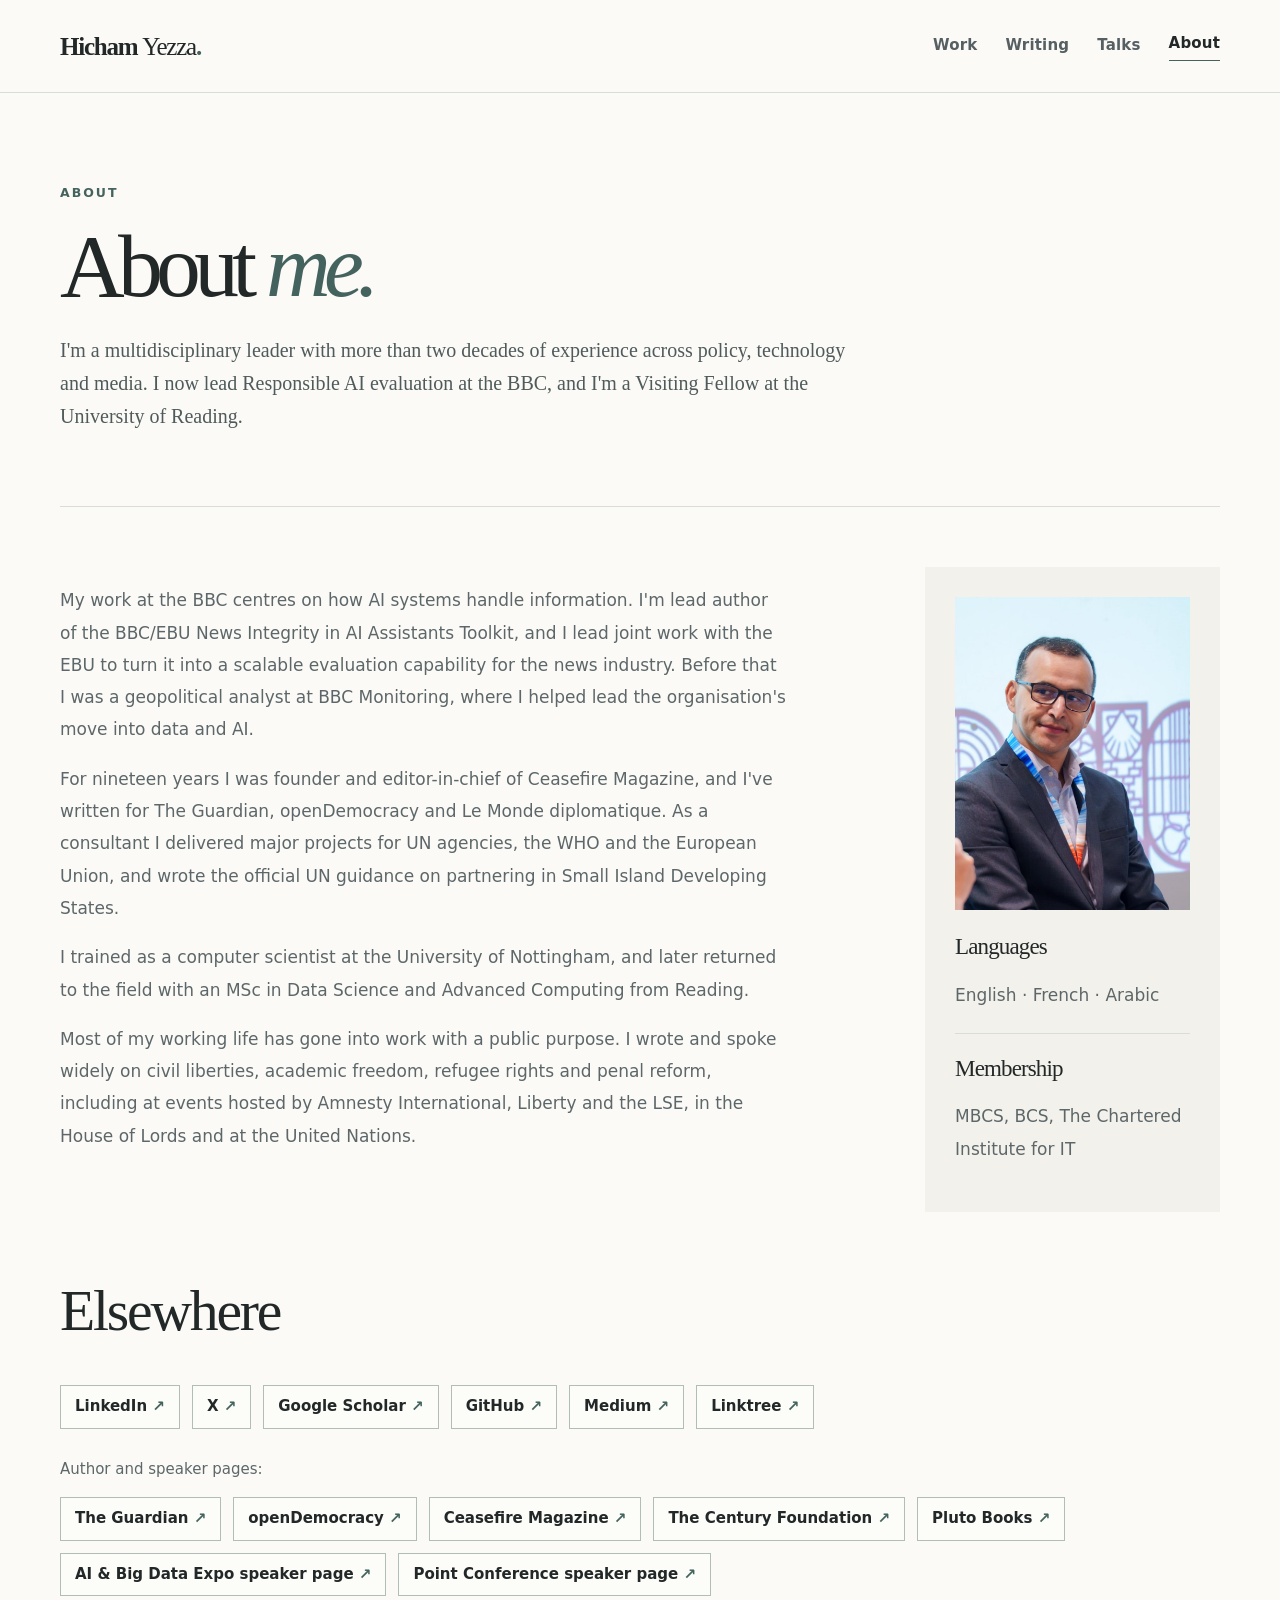
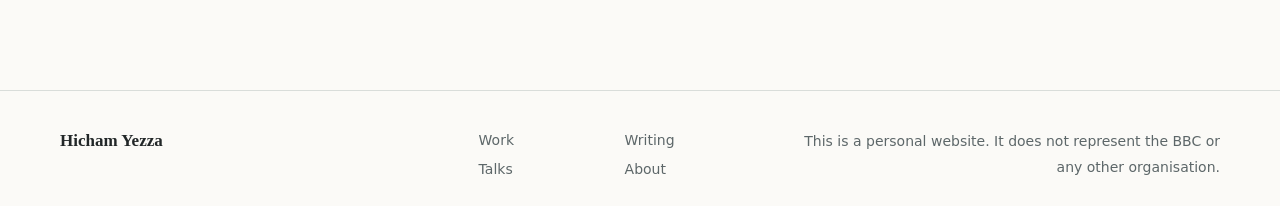
==== about/index.html @ 33750e29 "New portrait, Point workshop photo, Geneva" ====
<!doctype html>
<html lang="en-GB">
<head>
<meta charset="utf-8">
<meta name="viewport" content="width=device-width, initial-scale=1">
<title>About Hicham Yezza</title>
<meta name="description" content="About Hicham Yezza: Responsible AI at the BBC, two decades of writing and editing, official UN guidance, and a background in computer science.">
<meta name="author" content="Hicham Yezza">
<link rel="canonical" href="https://hichamyezza.com/about/">
<link rel="icon" type="image/svg+xml" href="/assets/favicon.svg">
<link rel="stylesheet" href="/assets/site.css">
<meta property="og:type" content="profile">
<meta property="og:site_name" content="Hicham Yezza">
<meta property="og:title" content="About Hicham Yezza">
<meta property="og:description" content="About Hicham Yezza: Responsible AI at the BBC, two decades of writing and editing, official UN guidance, and a background in computer science.">
<meta property="og:url" content="https://hichamyezza.com/about/">
<meta property="og:image" content="https://hichamyezza.com/assets/img/hicham-yezza-portrait.jpg">
<meta name="twitter:card" content="summary">
<script type="application/ld+json">{"@context": "https://schema.org", "@type": "Person", "@id": "https://hichamyezza.com/#person", "name": "Hicham Yezza", "url": "https://hichamyezza.com/", "description": "Responsible AI Evaluation Lead at the BBC and Visiting Fellow at the University of Reading, with more than twenty years of leadership across technology, media, research and policy.", "jobTitle": "Responsible AI Evaluation Lead", "image": "https://hichamyezza.com/assets/img/hicham-yezza-portrait.jpg", "worksFor": {"@type": "Organization", "name": "BBC", "url": "https://www.bbc.co.uk/"}, "affiliation": [{"@type": "CollegeOrUniversity", "name": "University of Reading"}, {"@type": "Organization", "name": "The Partnering Initiative"}], "alumniOf": [{"@type": "CollegeOrUniversity", "name": "University of Reading"}, {"@type": "CollegeOrUniversity", "name": "University of Nottingham"}, {"@type": "CollegeOrUniversity", "name": "Nottingham Trent University"}], "knowsAbout": ["AI evaluation", "Responsible AI", "Large language models", "News integrity", "Information integrity", "Editing", "Journalism", "Middle East and North Africa", "Sustainable development partnerships"], "knowsLanguage": ["en", "fr", "ar"], "sameAs": ["https://www.linkedin.com/in/hicham-yezza/", "https://x.com/HichamYezza", "https://scholar.google.com/citations?user=hzJywJUAAAAJ", "https://github.com/Hicham-Yezza", "https://medium.com/@hicham.yezza", "https://linktr.ee/hichamyezza", "https://www.theguardian.com/profile/hichamyezza", "https://www.opendemocracy.net/en/author/hicham-yezza/", "https://ceasefiremagazine.co.uk/author/hicham/", "https://tcf.org/experts/hicham-yezza/", "https://www.plutobooks.com/blog/author/hicham-yezza/", "https://www.ai-expo.net/europe/speaker/hicham-yezza/", "https://point.zastone.ba/govornici/hicham-yezza-2/"]}</script>
</head>
<body>
<a class="skip" href="#main">Skip to content</a>
<header class="site-head"><div class="frame head-inner">
<a class="wordmark" href="/" aria-label="Hicham Yezza, home">Hicham <span>Yezza</span><span class="mark">.</span></a>
<nav aria-label="Main"><a href="/work/">Work</a><a href="/writing/">Writing</a><a href="/talks/">Talks</a><a href="/about/" class="selected" aria-current="page">About</a></nav>
</div></header>
<main id="main">
<section class="page-hero frame"><p class="overline">About</p>
<h1>About <em>me.</em></h1>
<p class="lede">I'm a multidisciplinary leader with more than two decades of experience across policy, technology and media. I now lead Responsible AI evaluation at the BBC, and I'm a Visiting Fellow at the University of Reading.</p></section>

<section class="section frame compact-top"><div class="about-grid"><div>
<p>My work at the BBC centres on how AI systems handle information. I'm lead author of the BBC/EBU News Integrity in AI Assistants Toolkit, and I lead joint work with the EBU to turn it into a scalable evaluation capability for the news industry. Before that I was a geopolitical analyst at BBC Monitoring, where I helped lead the organisation's move into data and AI.</p>
<p>For nineteen years I was founder and editor-in-chief of Ceasefire Magazine, and I've written for The Guardian, openDemocracy and Le Monde diplomatique. As a consultant I delivered major projects for UN agencies, the WHO and the European Union, and wrote the official UN guidance on partnering in Small Island Developing States.</p>
<p>I trained as a computer scientist at the University of Nottingham, and later returned to the field with an MSc in Data Science and Advanced Computing from Reading.</p>
<p>Most of my working life has gone into work with a public purpose. I wrote and spoke widely on civil liberties, academic freedom, refugee rights and penal reform, including at events hosted by Amnesty International, Liberty and the LSE, in the House of Lords and at the United Nations.</p>
</div>
<aside class="side-facts"><img class="portrait" src="/assets/img/hicham-yezza-portrait.jpg" width="900" height="1200" alt="Hicham Yezza" loading="lazy"><h3>Languages</h3><p>English · French · Arabic</p><div class="mini-rule"></div><h3>Membership</h3><p>MBCS, BCS, The Chartered Institute for IT</p></aside></div>

<div class="section-top low" id="links"><h2>Elsewhere</h2></div>
<div class="social-links"><a href="https://www.linkedin.com/in/hicham-yezza/" target="_blank" rel="noopener">LinkedIn<span aria-hidden="true"> ↗</span></a> <a href="https://x.com/HichamYezza" target="_blank" rel="noopener">X<span aria-hidden="true"> ↗</span></a> <a href="https://scholar.google.com/citations?user=hzJywJUAAAAJ" target="_blank" rel="noopener">Google Scholar<span aria-hidden="true"> ↗</span></a> <a href="https://github.com/Hicham-Yezza" target="_blank" rel="noopener">GitHub<span aria-hidden="true"> ↗</span></a> <a href="https://medium.com/@hicham.yezza" target="_blank" rel="noopener">Medium<span aria-hidden="true"> ↗</span></a> <a href="https://linktr.ee/hichamyezza" target="_blank" rel="noopener">Linktree<span aria-hidden="true"> ↗</span></a></div>
<p class="quiet bottom-note">Author and speaker pages:</p>
<div class="social-links"><a href="https://www.theguardian.com/profile/hichamyezza" target="_blank" rel="noopener">The Guardian<span aria-hidden="true"> ↗</span></a> <a href="https://www.opendemocracy.net/en/author/hicham-yezza/" target="_blank" rel="noopener">openDemocracy<span aria-hidden="true"> ↗</span></a> <a href="https://ceasefiremagazine.co.uk/author/hicham/" target="_blank" rel="noopener">Ceasefire Magazine<span aria-hidden="true"> ↗</span></a> <a href="https://tcf.org/experts/hicham-yezza/" target="_blank" rel="noopener">The Century Foundation<span aria-hidden="true"> ↗</span></a> <a href="https://www.plutobooks.com/blog/author/hicham-yezza/" target="_blank" rel="noopener">Pluto Books<span aria-hidden="true"> ↗</span></a> <a href="https://www.ai-expo.net/europe/speaker/hicham-yezza/" target="_blank" rel="noopener">AI &amp; Big Data Expo speaker page<span aria-hidden="true"> ↗</span></a> <a href="https://point.zastone.ba/govornici/hicham-yezza-2/" target="_blank" rel="noopener">Point Conference speaker page<span aria-hidden="true"> ↗</span></a></div>
</section>
</main>
<footer class="site-foot"><div class="frame foot-inner">
<p><span class="foot-name">Hicham Yezza</span></p>
<div class="foot-links"><a href="/work/">Work</a><a href="/writing/">Writing</a><a href="/talks/">Talks</a><a href="/about/">About</a></div>
<p class="legal">This is a personal website. It does not represent the BBC or any other organisation.</p>
</div></footer>
</body>
</html>
---- assets/site.css ----
/* Hicham Yezza — restrained, editorial, responsive. No external fonts or tracking. */
:root{--paper:#fbfaf7;--ink:#222728;--muted:#5d6769;--accent:#45635e;--line:#d9ddda;--warm:#efede6;--head:#f3f1eb;--serif:Georgia,'Times New Roman',serif;--sans:system-ui,-apple-system,BlinkMacSystemFont,'Segoe UI',sans-serif}
*{box-sizing:border-box}html{scroll-behavior:smooth}body{margin:0;background:var(--paper);color:var(--ink);font:16px/1.7 var(--sans);-webkit-font-smoothing:antialiased}a{color:inherit;text-decoration-color:#a2b0aa;text-underline-offset:4px}a:hover{color:var(--accent);text-decoration-color:var(--accent)}a:focus-visible{outline:3px solid #537d70;outline-offset:4px;border-radius:2px}.frame{width:min(1160px,calc(100% - 80px));margin-inline:auto}.skip{position:absolute;left:-9999px;top:0;background:#fff;padding:12px 16px;z-index:10}.skip:focus{left:12px;top:12px}.site-head{background:var(--paper);border-bottom:1px solid var(--line)}.head-inner{min-height:92px;display:flex;align-items:center;justify-content:space-between;gap:30px}.wordmark{font:700 25px/1 var(--serif);letter-spacing:-.05em;text-decoration:none;white-space:nowrap}.wordmark span:not(.mark){font-weight:400}.mark{color:var(--accent)}nav{display:flex;gap:28px;align-items:center}nav a{font-size:13px;font-weight:580;letter-spacing:.012em;text-decoration:none;color:#566063;white-space:nowrap}nav a.selected,nav a:hover{color:var(--ink)}nav a.selected{border-bottom:1px solid var(--accent);padding-bottom:4px}.hero{padding-block:94px 105px}.eyebrow,.overline{font-size:11px;font-weight:750;letter-spacing:.16em;text-transform:uppercase;color:var(--accent)}.eyebrow{display:flex;align-items:center;gap:12px}.eyebrow-line{height:1px;width:32px;background:var(--accent)}.hero-layout{display:grid;grid-template-columns:minmax(0,1.65fr) minmax(250px,.75fr);gap:12%;align-items:center;margin-top:18px}h1,h2,h3{font-family:var(--serif);letter-spacing:-.038em;font-weight:400;line-height:1.14}h1{font-size:clamp(68px,8.8vw,130px);letter-spacing:-.075em;margin:4px 0 16px}h1 em,h2 em{font-weight:400;color:var(--accent)}.hero-intro{font:400 clamp(23px,3vw,33px)/1.3 var(--serif);margin:28px 0 17px;max-width:640px}.hero-intro strong{font-weight:400;color:var(--accent)}.hero-copy{font-size:16px;color:var(--muted);max-width:600px;line-height:1.85}.hero-actions{display:flex;align-items:center;gap:25px;margin-top:32px;flex-wrap:wrap}.button{display:inline-flex;align-items:center;gap:26px;padding:11px 20px;background:var(--accent);border:1px solid var(--accent);color:#fff;font-size:13px;font-weight:650;line-height:1.4;text-decoration:none}.button:hover{background:#304945;color:#fff}.text-link{font-size:13px;font-weight:680;text-decoration:none;border-bottom:1px solid #93a7a0;padding-bottom:4px}.hero-aside{background:var(--head);padding:34px 32px;border-top:2px solid var(--accent)}.hero-aside .aside-head{font:700 11px var(--sans);letter-spacing:.13em;text-transform:uppercase;color:var(--accent);margin-bottom:22px}.hero-aside p{color:var(--muted);font-size:14px;line-height:1.65;margin:0}.hero-aside strong{color:var(--ink)}.mini-rule{height:1px;background:var(--line);margin:22px 0}.section{padding-block:84px 94px}.stripe{background:var(--head);border-block:1px solid #e8e5dd}.section-top{max-width:760px;margin-bottom:42px}.section-top h2,.split-heading h2,.closing h2,.about-grid h2{font-size:clamp(37px,4.5vw,60px);margin:12px 0 0}.section-top.low{margin-top:66px}.section-copy{max-width:770px;color:var(--muted)}.feature-grid{display:grid;grid-template-columns:repeat(3,minmax(0,1fr));gap:24px}.feature{border-top:1px solid #bec7c0;padding:25px 25px 20px 0;min-height:300px;display:flex;flex-direction:column}.feature-kicker,.meta,.item-type{font-size:11px;letter-spacing:.11em;font-weight:700;text-transform:uppercase;color:var(--accent)}.feature h3{font-size:29px;margin:18px 0 6px}.feature p:not(.feature-kicker){font-size:14px;line-height:1.8;color:var(--muted)}.feature-link{margin-top:auto;padding-top:25px;font-size:13px;font-weight:700;text-decoration:none}.split-heading{display:flex;align-items:end;justify-content:space-between;gap:20px;margin-bottom:38px}.split-heading h2{margin-top:8px}.item-stack{border-top:1px solid var(--line)}.item{display:grid;grid-template-columns:235px 1fr;gap:22px;border-bottom:1px solid var(--line);padding:24px 0;align-items:start}.item-type{margin-top:10px}.item h3{margin:0 0 8px;font-size:24px;letter-spacing:-.025em}.item h3 a{text-decoration:none}.item h3 span{font:400 15px var(--sans);color:var(--accent)}.item p{margin:0;font-size:14px;color:var(--muted)}.closing{background:#e5e9e4;padding-block:78px 90px}.closing-inner{max-width:1160px}.closing h2{max-width:760px;margin-bottom:34px}.social-links{display:flex;flex-wrap:wrap;gap:12px}.social-links a{border:1px solid #b0beb7;padding:8px 14px;font-size:13px;text-decoration:none;font-weight:600;background:rgba(255,255,255,.25)}.social-links a:hover{background:#fff}.social-links a span{color:var(--accent)}.site-foot{border-top:1px solid var(--line);padding:38px 0 24px;background:var(--paper)}.foot-inner{display:grid;grid-template-columns:1.1fr .8fr 1.2fr;gap:24px;align-items:start}.foot-inner p{margin:0;font-size:12px;color:var(--muted);line-height:1.8}.foot-name{font:700 17px var(--serif);color:var(--ink)}.foot-links{display:grid;grid-template-columns:repeat(2,1fr);gap:5px}.foot-links a{font-size:12px;color:var(--muted);text-decoration:none}.legal{text-align:right}.page-hero{padding-block:76px 73px;border-bottom:1px solid var(--line)}.page-hero h1{font-size:clamp(57px,7vw,91px);line-height:1.06;max-width:920px;margin:16px 0 20px}.lede{font:20px/1.66 var(--serif);max-width:810px;color:#4f5b5b;margin:0}.compact-top{padding-top:60px}.essay-card{display:grid;grid-template-columns:minmax(0,1.65fr) minmax(220px,.7fr);gap:10%;align-items:start}.essay-card h2{font-size:clamp(38px,4.5vw,56px);margin:10px 0 23px}.essay-card p:not(.overline){max-width:690px;color:var(--muted);line-height:1.85}.aside-links{border-top:2px solid var(--accent);background:var(--head);padding:23px 24px;display:flex;flex-direction:column;gap:15px;font-size:13px}.aside-links strong{font:700 11px var(--sans);letter-spacing:.13em;text-transform:uppercase;color:var(--accent)}.aside-links a{font-size:14px;font-weight:650}.aside-links a span{color:var(--accent)}.resource-grid{display:grid;grid-template-columns:repeat(2,minmax(0,1fr));gap:18px}.resource{border:1px solid var(--line);padding:28px 30px;display:flex;flex-direction:column;min-height:210px}.resource h3{font-size:27px;margin:10px 0 12px}.resource p{color:var(--muted);font-size:14px;line-height:1.75;margin:0 0 24px}.arrow{margin-top:auto;font-size:13px;font-weight:700;text-decoration:none}.arrow span{color:var(--accent)}.note-panel{background:var(--head);padding:34px 40px;margin-top:64px;border-left:3px solid var(--accent)}.note-panel h3{font-size:29px;margin:10px 0}.note-panel p{max-width:800px;color:var(--muted)}.space-above{margin-top:68px;scroll-margin-top:20px}.highlight-event{display:flex;justify-content:space-between;gap:42px;align-items:flex-end;padding:34px 40px 40px;background:var(--head);border-left:3px solid var(--accent);scroll-margin-top:24px}.highlight-event h2{font-size:43px;margin:8px 0 14px}.highlight-event p:not(.overline){max-width:700px;color:var(--muted);margin:0 0 20px}.event-tag{font-size:12px;font-weight:650;color:var(--accent)}.highlight-event .text-link{flex-shrink:0;margin-bottom:4px}.quiet{color:var(--muted);font-size:13px}.bottom-note{margin-top:35px}.about-grid{display:grid;grid-template-columns:minmax(0,1.6fr) minmax(245px,.65fr);gap:12%}.about-grid h2{margin:0 0 25px}.about-grid p{line-height:1.9;color:var(--muted)}.side-facts{background:var(--head);padding:30px;align-self:start}.side-facts h3{font-size:23px;margin:2px 0 18px}.side-facts ul{padding-left:18px;color:var(--muted);font-size:14px;line-height:2}.profile-list .resource{min-height:144px}.profile-list .resource h3{margin-bottom:20px}
@media(max-width:950px){.hero-layout{gap:7%;grid-template-columns:1.4fr .75fr}.hero-aside{padding:26px}.head-inner{align-items:flex-start;flex-direction:column;padding-block:24px;gap:22px}.feature-grid{gap:16px}.feature{padding-right:8px}.item{grid-template-columns:175px 1fr}.foot-inner{grid-template-columns:1fr 1fr}.legal{text-align:left;grid-column:1/-1}.about-grid{gap:8%}}
@media(max-width:700px){.frame{width:min(100% - 36px,550px)}.head-inner{min-height:auto}.wordmark{font-size:23px}nav{gap:14px;overflow-x:auto;max-width:100%;padding-bottom:4px}nav a{font-size:12px}.hero{padding-block:56px 58px}.hero-layout,.essay-card,.about-grid{grid-template-columns:1fr;gap:30px}.hero h1{font-size:clamp(60px,15vw,90px)}.hero-intro{font-size:25px;margin-top:15px}.hero-aside{margin-top:14px}.section{padding-block:57px 65px}.section-top h2,.split-heading h2,.closing h2,.about-grid h2{font-size:40px}.feature-grid,.resource-grid{grid-template-columns:1fr}.feature{min-height:auto;padding:20px 0 30px}.feature h3{font-size:26px}.feature-link{padding-top:12px}.split-heading{align-items:start;flex-direction:column}.item{grid-template-columns:1fr;gap:4px;padding-block:20px}.item-type{margin-top:0}.item h3{font-size:22px}.closing{padding-block:50px 60px}.foot-inner{grid-template-columns:1fr;gap:20px}.legal{grid-column:auto}.page-hero{padding-block:54px 52px}.page-hero h1{font-size:clamp(48px,11vw,66px)}.lede{font-size:19px}.compact-top{padding-top:48px}.essay-card h2{font-size:39px}.aside-links{margin-top:10px}.section-top.low{margin-top:55px}.resource{min-height:175px;padding:24px}.note-panel{padding:28px 24px}.highlight-event{flex-direction:column;align-items:start;padding:29px 26px;gap:10px}.highlight-event h2{font-size:36px}.side-facts{padding:24px}.profile-list .resource{min-height:125px}}
@media(prefers-reduced-motion:reduce){html{scroll-behavior:auto}}
.item h3 a span{font:400 15px var(--sans);color:var(--accent)}.social-links+ .quiet{margin-top:28px}.side-facts p{color:var(--muted);font-size:14px}
.feature .feature-title{font-size:clamp(38px,4.2vw,54px);letter-spacing:-.045em;margin:6px 0 14px;color:var(--ink)}
/* Larger reading sizes */
body{font-size:17px}
nav a{font-size:15px}
.eyebrow,.overline{font-size:12.5px}
.feature-kicker,.meta,.item-type{font-size:12.5px}
.feature p:not(.feature-kicker){font-size:16.5px;line-height:1.75}
.item p{font-size:16px}
.item h3{font-size:25px}
.hero-copy{font-size:18px}
.hero-aside p{font-size:16px}
.hero-aside .aside-head{font-size:12.5px}
.text-link,.feature-link,.arrow{font-size:15px}
.button{font-size:15px}
.social-links a{font-size:15px}
.side-facts p,.side-facts ul{font-size:16px}
.about-grid p{font-size:17px}
.quiet{font-size:15px}
.foot-inner p,.foot-links a{font-size:14px}
@media(max-width:700px){nav a{font-size:14.5px}.item h3{font-size:22px}.feature p:not(.feature-kicker){font-size:16.5px}}
/* Photos */
.portrait{display:block;width:100%;height:auto;margin:0 0 24px}
.hero-aside .portrait{margin:-34px -32px 26px;width:calc(100% + 64px);max-width:none}
.photo-grid{display:grid;grid-template-columns:1.05fr 1fr;gap:22px;padding-top:44px}
.photo-grid figure{margin:0}
.photo-grid img{display:block;width:100%;height:auto;aspect-ratio:3/2;object-fit:cover}
.photo-grid figcaption{font-size:13.5px;color:var(--muted);margin-top:10px}
@media(max-width:950px){.hero-aside .portrait{margin:-26px -26px 22px;width:calc(100% + 52px)}}
@media(max-width:700px){.photo-grid{grid-template-columns:1fr;padding-top:32px}.hero-aside .portrait{margin:-24px -24px 20px;width:calc(100% + 48px)}.side-facts .portrait{max-width:320px}}
.photo-grid{grid-template-columns:1fr 1fr}
.hero-aside .portrait{aspect-ratio:4/5;object-fit:cover;object-position:50% 15%;height:auto}
@media(max-width:700px){.photo-grid{grid-template-columns:1fr}}
.photo-grid figure.wide{grid-column:1/-1}
.photo-grid figure.wide img{aspect-ratio:auto}
.work-photo{padding-top:40px}
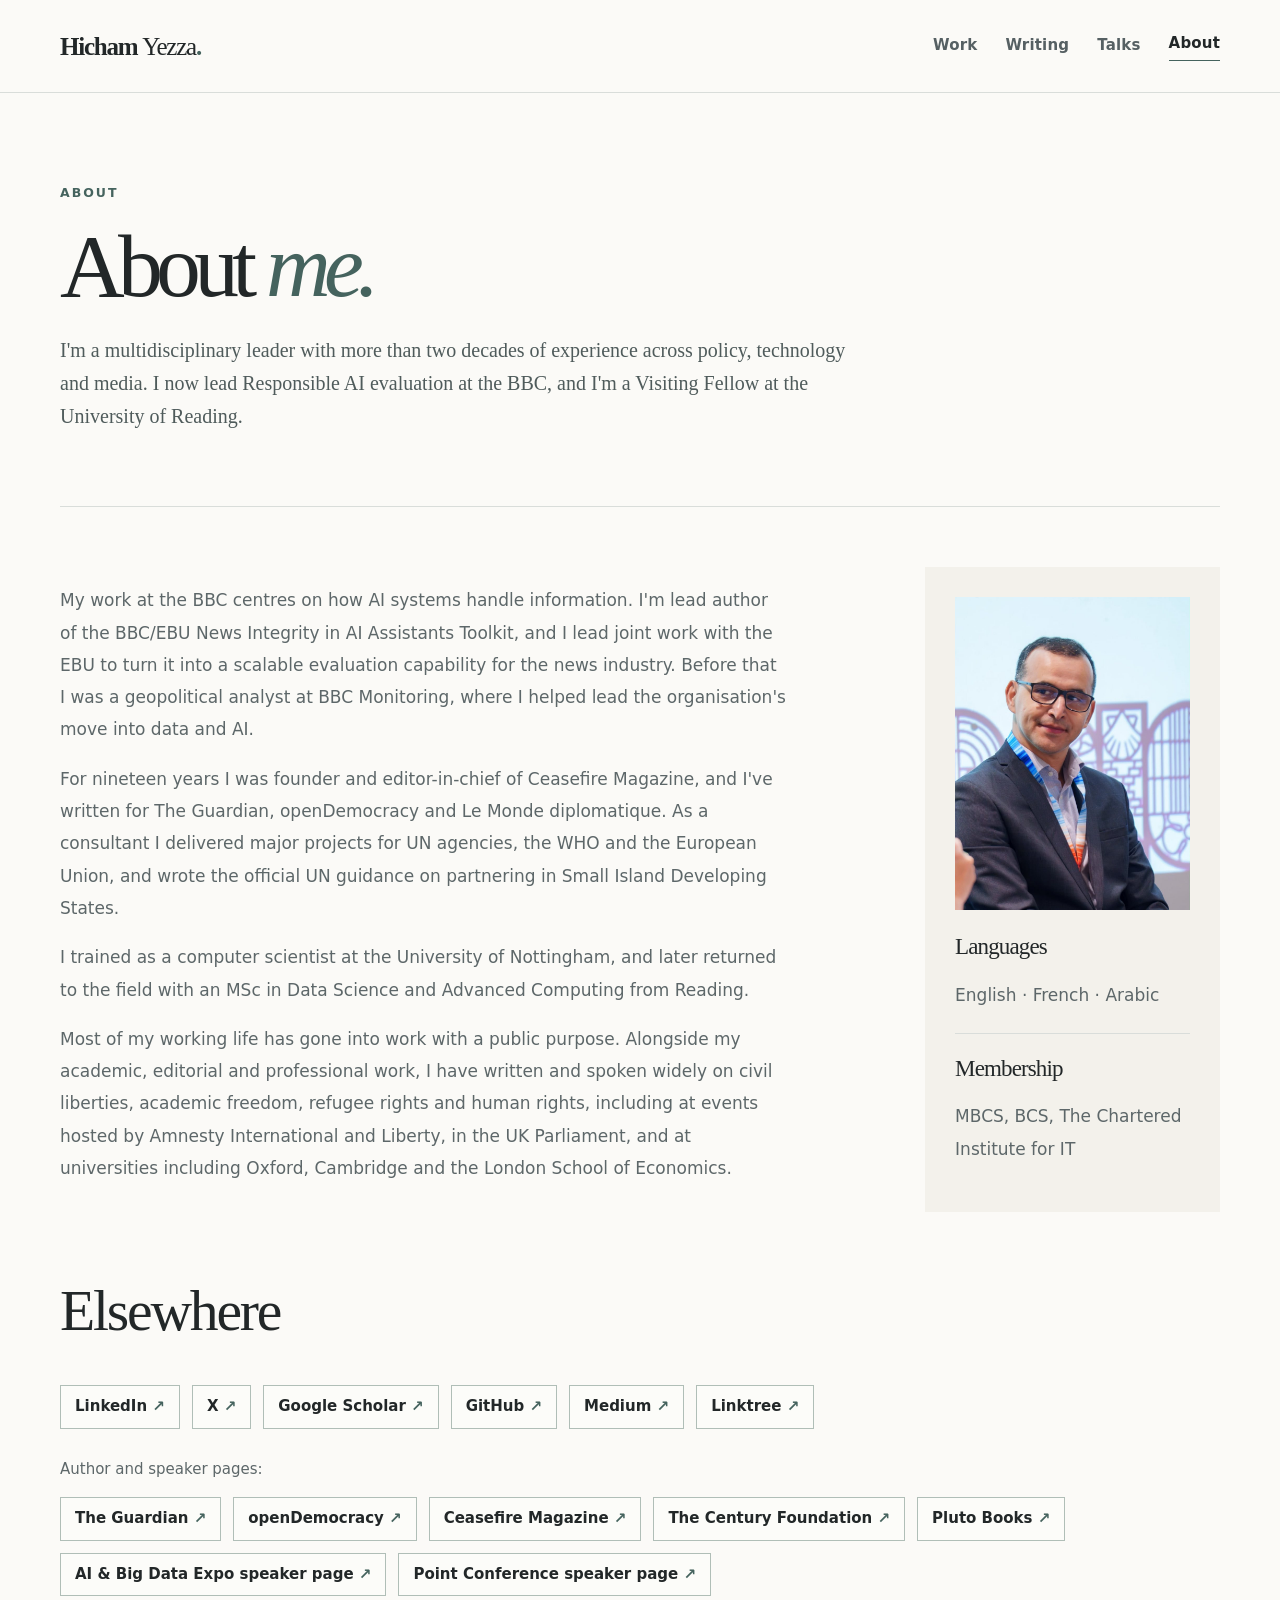
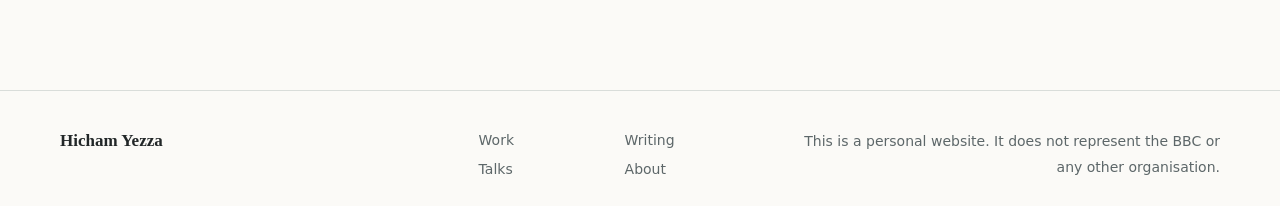
==== commit 7f8afe9b: "About: public purpose paragraph" ====
--- a/about/index.html
+++ b/about/index.html
@@ -33,7 +33,7 @@
 <p>My work at the BBC centres on how AI systems handle information. I'm lead author of the BBC/EBU News Integrity in AI Assistants Toolkit, and I lead joint work with the EBU to turn it into a scalable evaluation capability for the news industry. Before that I was a geopolitical analyst at BBC Monitoring, where I helped lead the organisation's move into data and AI.</p>
 <p>For nineteen years I was founder and editor-in-chief of Ceasefire Magazine, and I've written for The Guardian, openDemocracy and Le Monde diplomatique. As a consultant I delivered major projects for UN agencies, the WHO and the European Union, and wrote the official UN guidance on partnering in Small Island Developing States.</p>
 <p>I trained as a computer scientist at the University of Nottingham, and later returned to the field with an MSc in Data Science and Advanced Computing from Reading.</p>
-<p>Most of my working life has gone into work with a public purpose. I wrote and spoke widely on civil liberties, academic freedom, refugee rights and penal reform, including at events hosted by Amnesty International, Liberty and the LSE, in the House of Lords and at the United Nations.</p>
+<p>Most of my working life has gone into work with a public purpose. Alongside my academic, editorial and professional work, I have written and spoken widely on civil liberties, academic freedom, refugee rights and human rights, including at events hosted by Amnesty International and Liberty, in the UK Parliament, and at universities including Oxford, Cambridge and the London School of Economics.</p>
 </div>
 <aside class="side-facts"><img class="portrait" src="/assets/img/hicham-yezza-portrait.jpg" width="900" height="1200" alt="Hicham Yezza" loading="lazy"><h3>Languages</h3><p>English · French · Arabic</p><div class="mini-rule"></div><h3>Membership</h3><p>MBCS, BCS, The Chartered Institute for IT</p></aside></div>
 
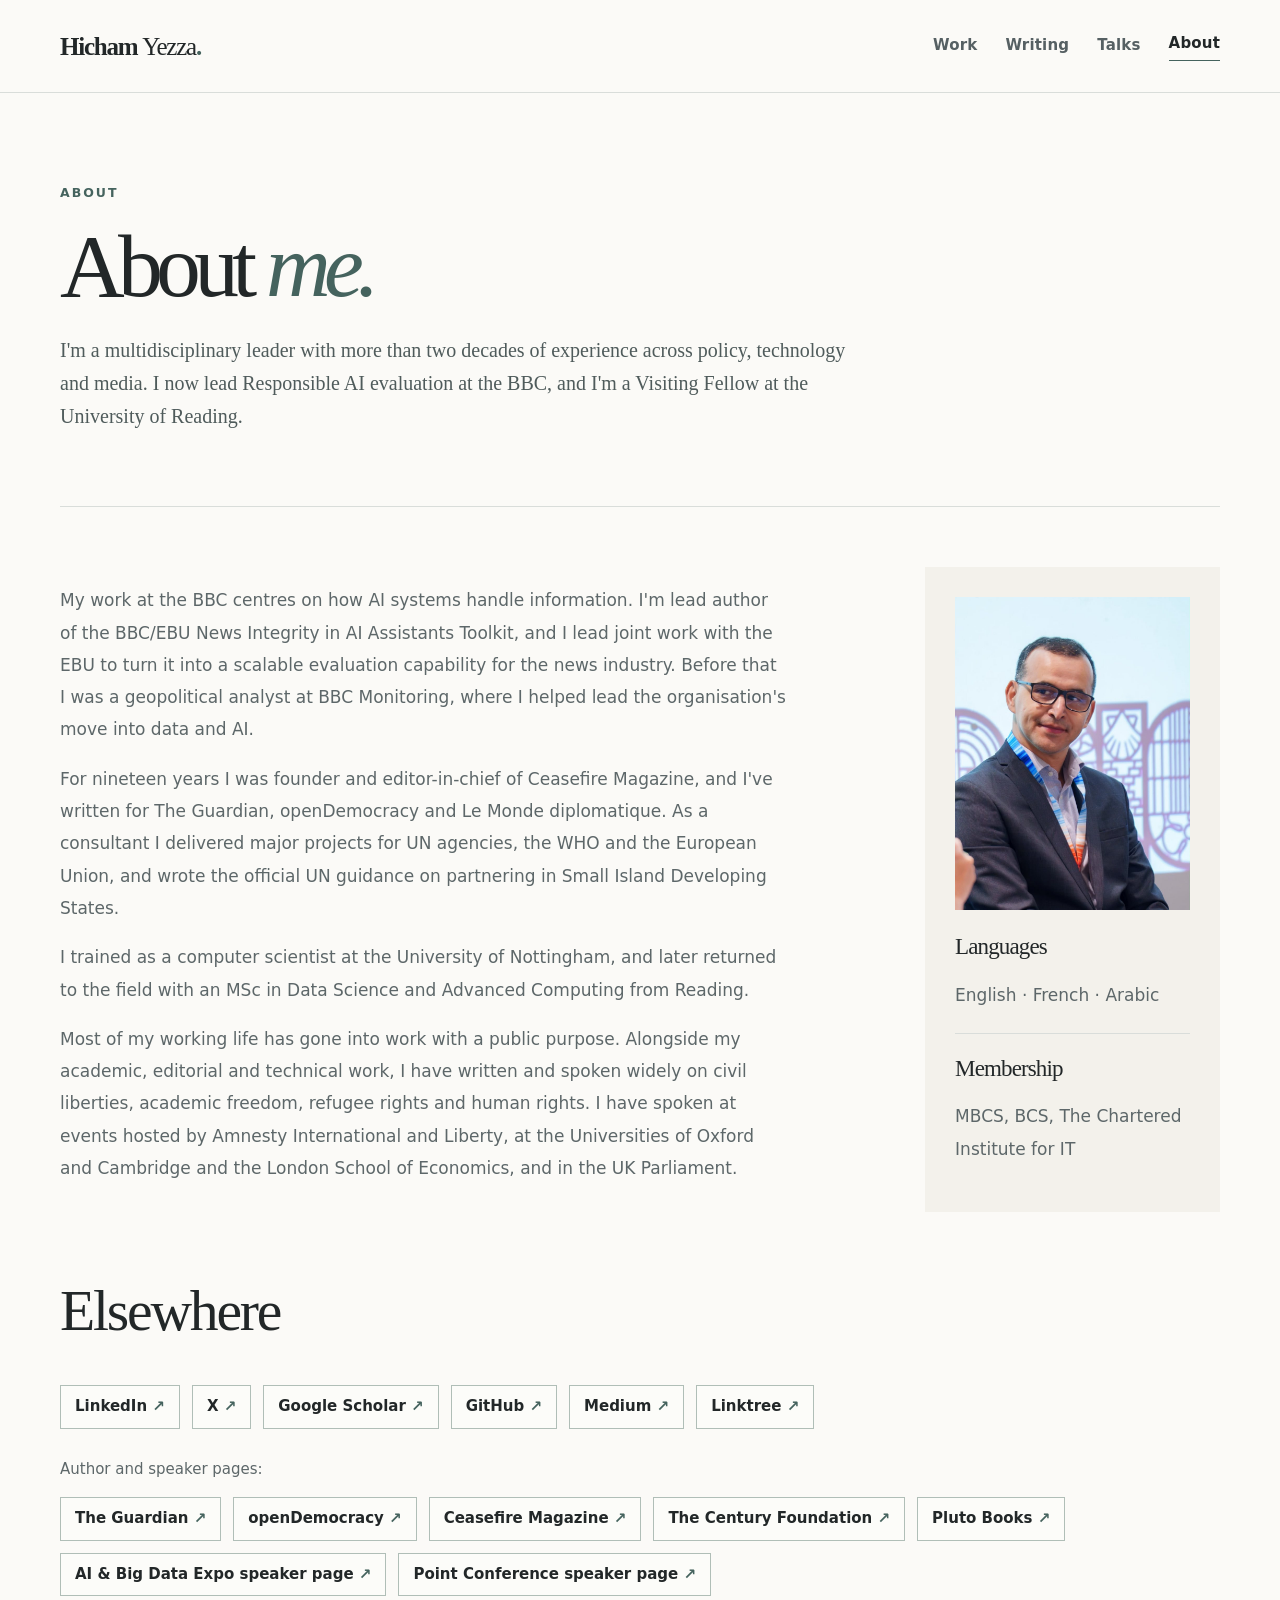
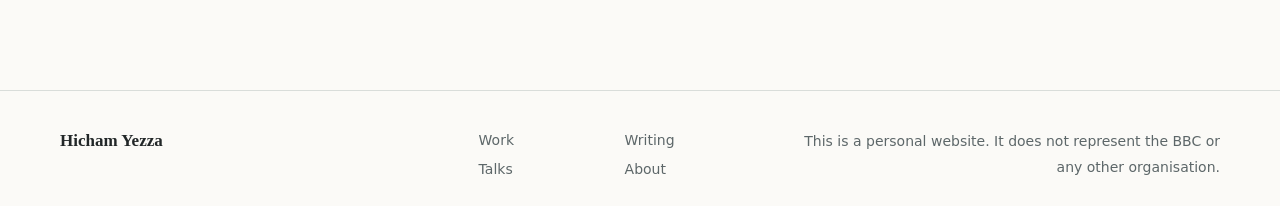
==== commit ebdc8267: "About: public purpose paragraph" ====
--- a/about/index.html
+++ b/about/index.html
@@ -33,7 +33,7 @@
 <p>My work at the BBC centres on how AI systems handle information. I'm lead author of the BBC/EBU News Integrity in AI Assistants Toolkit, and I lead joint work with the EBU to turn it into a scalable evaluation capability for the news industry. Before that I was a geopolitical analyst at BBC Monitoring, where I helped lead the organisation's move into data and AI.</p>
 <p>For nineteen years I was founder and editor-in-chief of Ceasefire Magazine, and I've written for The Guardian, openDemocracy and Le Monde diplomatique. As a consultant I delivered major projects for UN agencies, the WHO and the European Union, and wrote the official UN guidance on partnering in Small Island Developing States.</p>
 <p>I trained as a computer scientist at the University of Nottingham, and later returned to the field with an MSc in Data Science and Advanced Computing from Reading.</p>
-<p>Most of my working life has gone into work with a public purpose. Alongside my academic, editorial and professional work, I have written and spoken widely on civil liberties, academic freedom, refugee rights and human rights, including at events hosted by Amnesty International and Liberty, in the UK Parliament, and at universities including Oxford, Cambridge and the London School of Economics.</p>
+<p>Most of my working life has gone into work with a public purpose. Alongside my academic, editorial and technical work, I have written and spoken widely on civil liberties, academic freedom, refugee rights and human rights. I have spoken at events hosted by Amnesty International and Liberty, at the Universities of Oxford and Cambridge and the London School of Economics, and in the UK Parliament.</p>
 </div>
 <aside class="side-facts"><img class="portrait" src="/assets/img/hicham-yezza-portrait.jpg" width="900" height="1200" alt="Hicham Yezza" loading="lazy"><h3>Languages</h3><p>English · French · Arabic</p><div class="mini-rule"></div><h3>Membership</h3><p>MBCS, BCS, The Chartered Institute for IT</p></aside></div>
 
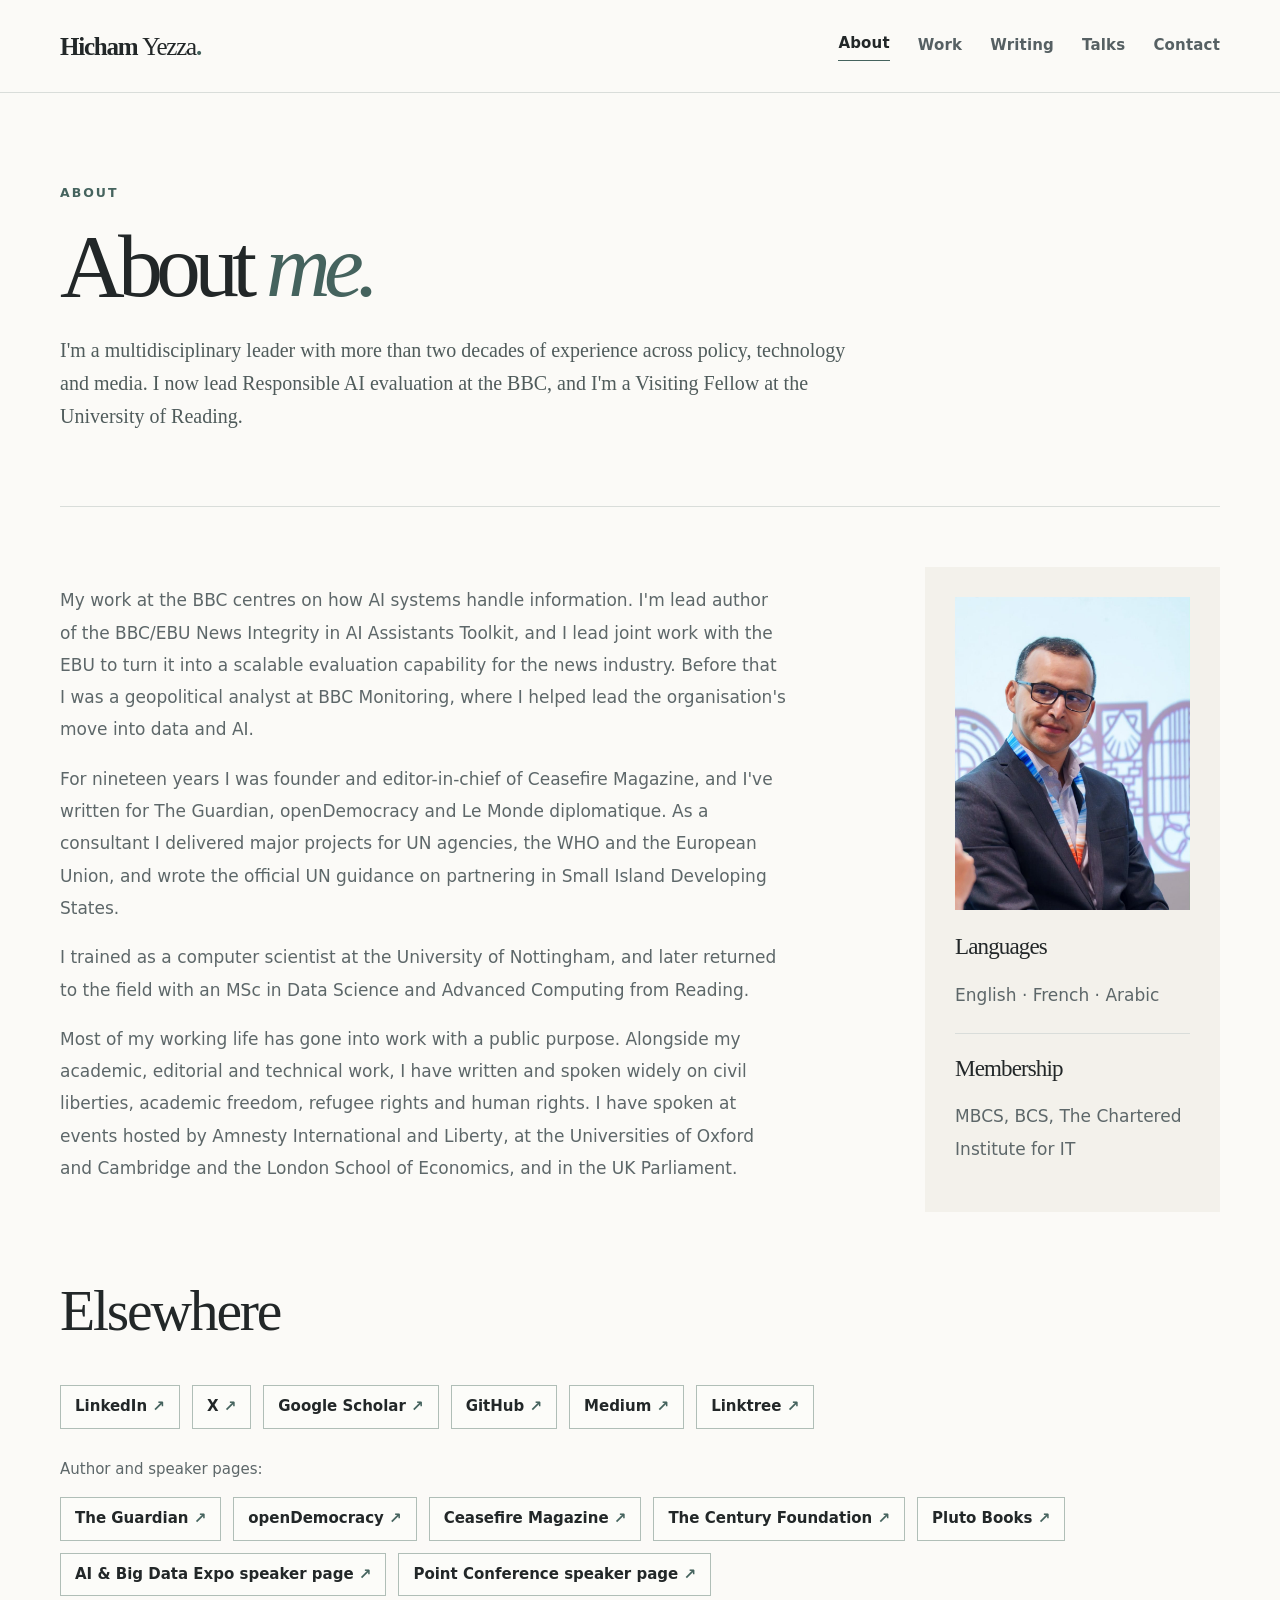
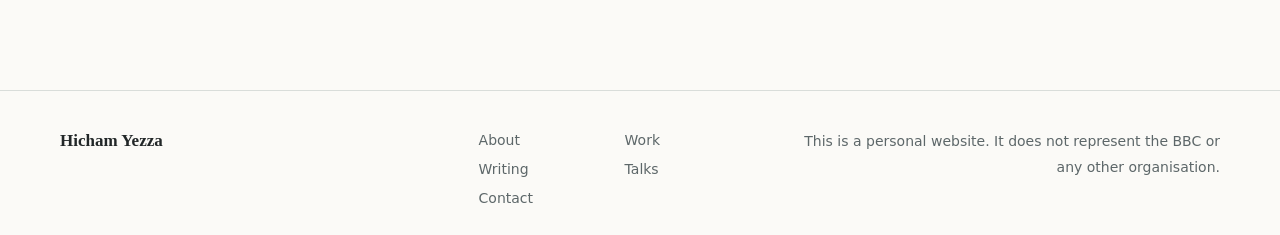
==== commit 478e4146: "Add Contact page, About first in menu" ====
--- a/about/index.html
+++ b/about/index.html
@@ -22,7 +22,7 @@
 <a class="skip" href="#main">Skip to content</a>
 <header class="site-head"><div class="frame head-inner">
 <a class="wordmark" href="/" aria-label="Hicham Yezza, home">Hicham <span>Yezza</span><span class="mark">.</span></a>
-<nav aria-label="Main"><a href="/work/">Work</a><a href="/writing/">Writing</a><a href="/talks/">Talks</a><a href="/about/" class="selected" aria-current="page">About</a></nav>
+<nav aria-label="Main"><a href="/about/" class="selected" aria-current="page">About</a><a href="/work/">Work</a><a href="/writing/">Writing</a><a href="/talks/">Talks</a><a href="/contact/">Contact</a></nav>
 </div></header>
 <main id="main">
 <section class="page-hero frame"><p class="overline">About</p>
@@ -45,7 +45,7 @@
 </main>
 <footer class="site-foot"><div class="frame foot-inner">
 <p><span class="foot-name">Hicham Yezza</span></p>
-<div class="foot-links"><a href="/work/">Work</a><a href="/writing/">Writing</a><a href="/talks/">Talks</a><a href="/about/">About</a></div>
+<div class="foot-links"><a href="/about/">About</a><a href="/work/">Work</a><a href="/writing/">Writing</a><a href="/talks/">Talks</a><a href="/contact/">Contact</a></div>
 <p class="legal">This is a personal website. It does not represent the BBC or any other organisation.</p>
 </div></footer>
 </body>
--- a/assets/site.css
+++ b/assets/site.css
@@ -40,3 +40,6 @@
 .photo-grid figure.wide{grid-column:1/-1}
 .photo-grid figure.wide img{aspect-ratio:auto}
 .work-photo{padding-top:40px}
+.contact-list{display:grid;gap:28px;max-width:640px}
+.contact-item p{margin:0}.contact-item p:not(.overline){font:22px/1.5 var(--serif);margin-top:6px}
+.contact-item a{text-decoration:none;border-bottom:1px solid #93a7a0}
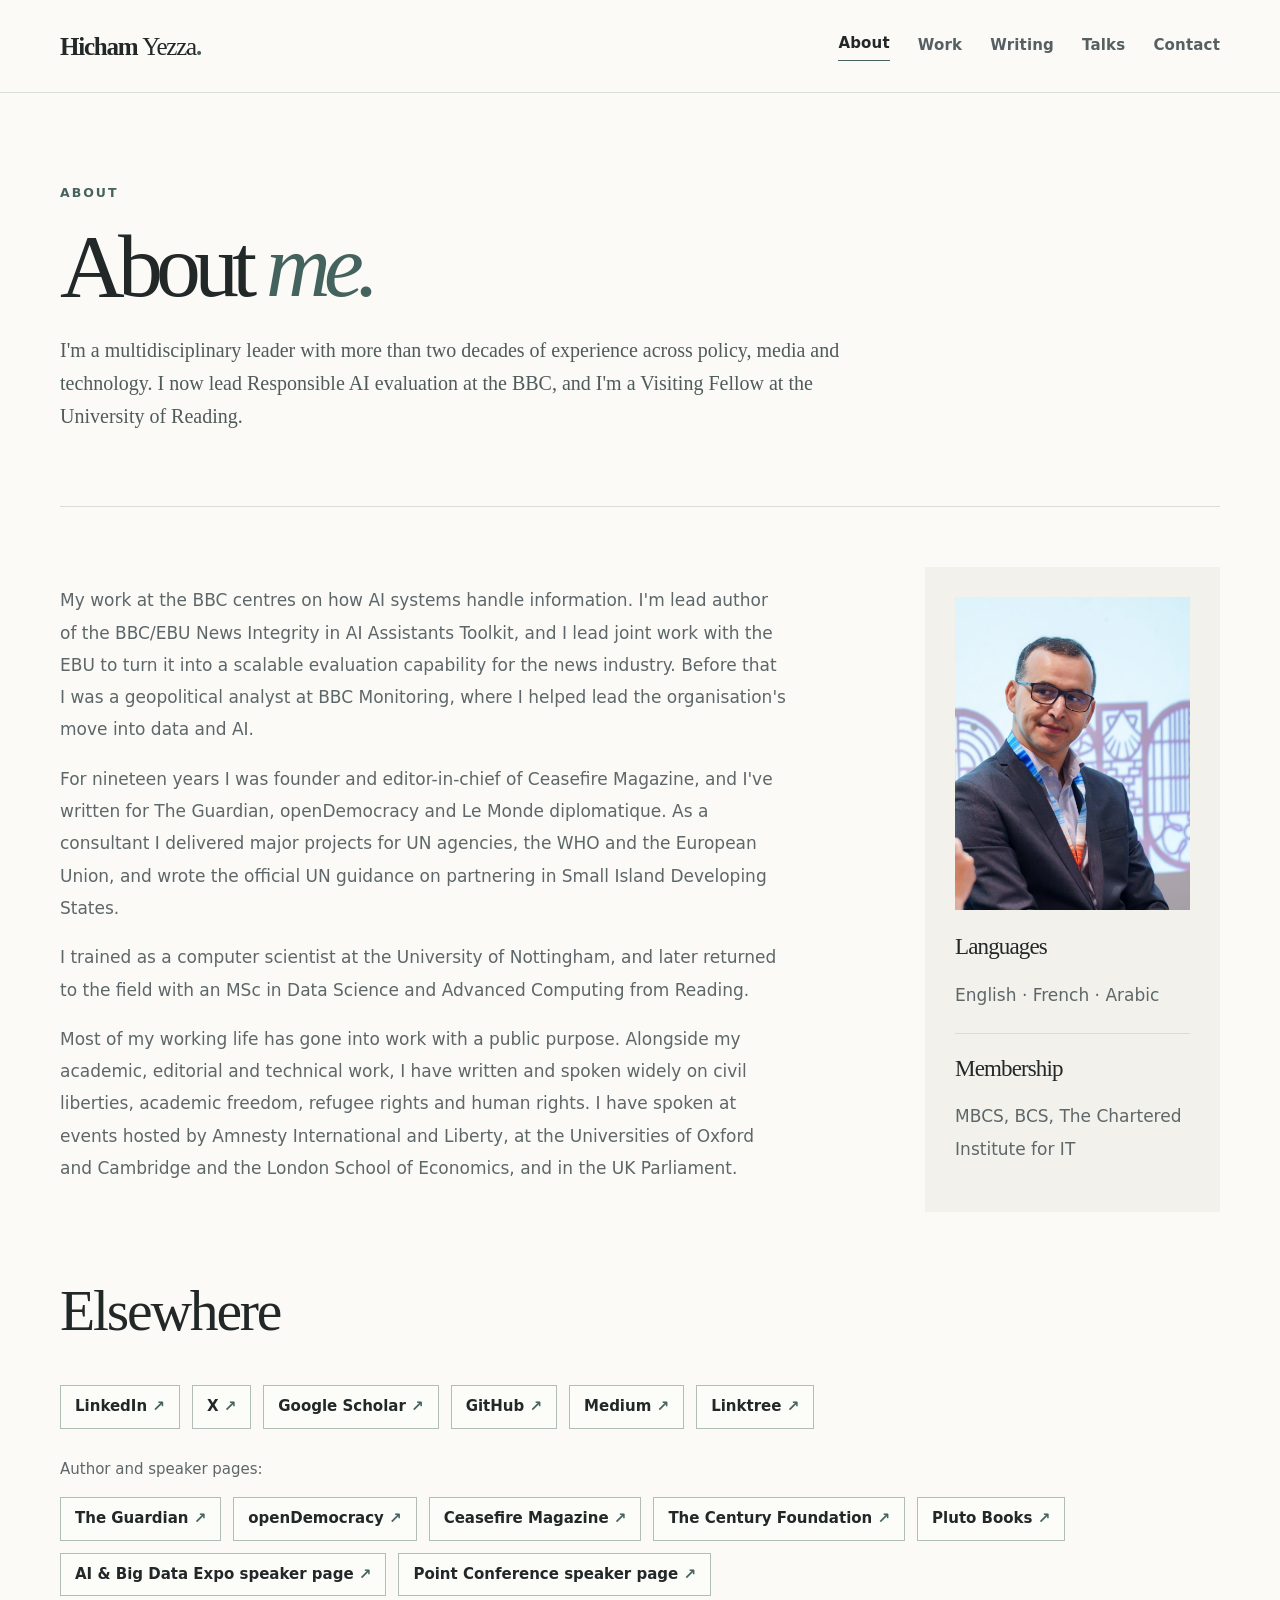
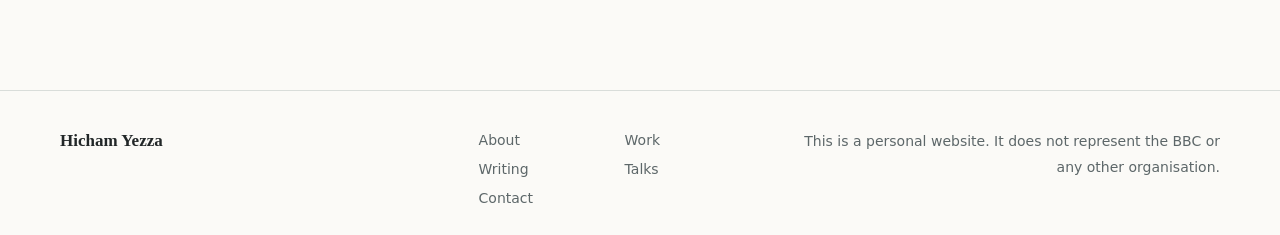
==== commit 59144043: "Consistent policy, media and technology order; publication order" ====
--- a/about/index.html
+++ b/about/index.html
@@ -27,7 +27,7 @@
 <main id="main">
 <section class="page-hero frame"><p class="overline">About</p>
 <h1>About <em>me.</em></h1>
-<p class="lede">I'm a multidisciplinary leader with more than two decades of experience across policy, technology and media. I now lead Responsible AI evaluation at the BBC, and I'm a Visiting Fellow at the University of Reading.</p></section>
+<p class="lede">I'm a multidisciplinary leader with more than two decades of experience across policy, media and technology. I now lead Responsible AI evaluation at the BBC, and I'm a Visiting Fellow at the University of Reading.</p></section>
 
 <section class="section frame compact-top"><div class="about-grid"><div>
 <p>My work at the BBC centres on how AI systems handle information. I'm lead author of the BBC/EBU News Integrity in AI Assistants Toolkit, and I lead joint work with the EBU to turn it into a scalable evaluation capability for the news industry. Before that I was a geopolitical analyst at BBC Monitoring, where I helped lead the organisation's move into data and AI.</p>
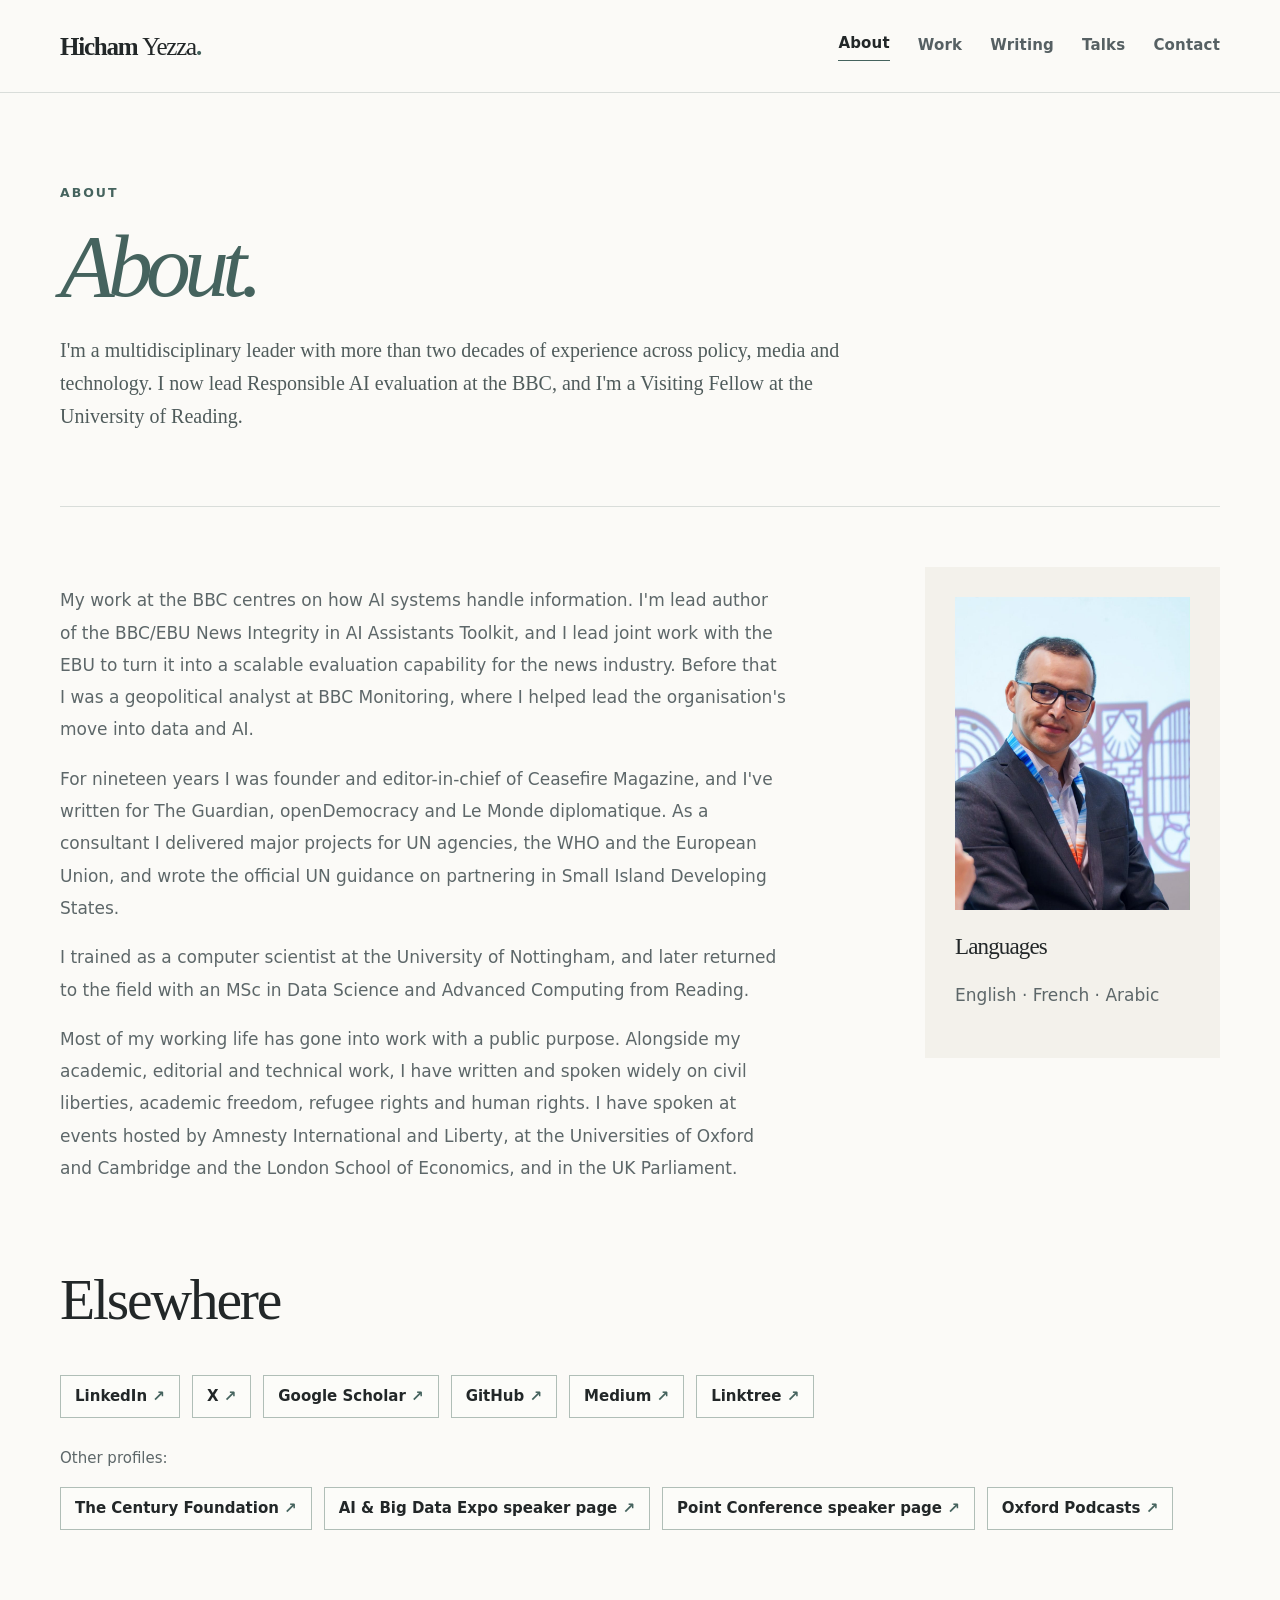
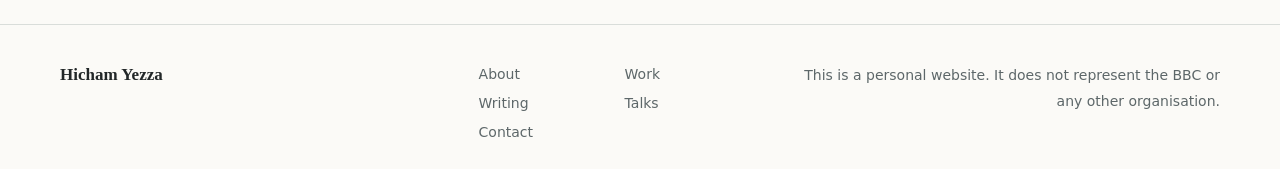
==== commit 6faee646: "Update site" ====
--- a/about/index.html
+++ b/about/index.html
@@ -16,7 +16,7 @@
 <meta property="og:url" content="https://hichamyezza.com/about/">
 <meta property="og:image" content="https://hichamyezza.com/assets/img/hicham-yezza-portrait.jpg">
 <meta name="twitter:card" content="summary">
-<script type="application/ld+json">{"@context": "https://schema.org", "@type": "Person", "@id": "https://hichamyezza.com/#person", "name": "Hicham Yezza", "url": "https://hichamyezza.com/", "description": "Responsible AI Evaluation Lead at the BBC and Visiting Fellow at the University of Reading, with more than twenty years of leadership across technology, media, research and policy.", "jobTitle": "Responsible AI Evaluation Lead", "image": "https://hichamyezza.com/assets/img/hicham-yezza-portrait.jpg", "worksFor": {"@type": "Organization", "name": "BBC", "url": "https://www.bbc.co.uk/"}, "affiliation": [{"@type": "CollegeOrUniversity", "name": "University of Reading"}, {"@type": "Organization", "name": "The Partnering Initiative"}], "alumniOf": [{"@type": "CollegeOrUniversity", "name": "University of Reading"}, {"@type": "CollegeOrUniversity", "name": "University of Nottingham"}, {"@type": "CollegeOrUniversity", "name": "Nottingham Trent University"}], "knowsAbout": ["AI evaluation", "Responsible AI", "Large language models", "News integrity", "Information integrity", "Editing", "Journalism", "Middle East and North Africa", "Sustainable development partnerships"], "knowsLanguage": ["en", "fr", "ar"], "sameAs": ["https://www.linkedin.com/in/hicham-yezza/", "https://x.com/HichamYezza", "https://scholar.google.com/citations?user=hzJywJUAAAAJ", "https://github.com/Hicham-Yezza", "https://medium.com/@hicham.yezza", "https://linktr.ee/hichamyezza", "https://www.theguardian.com/profile/hichamyezza", "https://www.opendemocracy.net/en/author/hicham-yezza/", "https://ceasefiremagazine.co.uk/author/hicham/", "https://tcf.org/experts/hicham-yezza/", "https://www.plutobooks.com/blog/author/hicham-yezza/", "https://www.ai-expo.net/europe/speaker/hicham-yezza/", "https://point.zastone.ba/govornici/hicham-yezza-2/"]}</script>
+<script type="application/ld+json">{"@context": "https://schema.org", "@type": "Person", "@id": "https://hichamyezza.com/#person", "name": "Hicham Yezza", "url": "https://hichamyezza.com/", "description": "Responsible AI Evaluation Lead at the BBC and Visiting Fellow at the University of Reading, with more than twenty years of leadership across policy, media and technology.", "jobTitle": "Responsible AI Evaluation Lead", "image": "https://hichamyezza.com/assets/img/hicham-yezza-portrait.jpg", "worksFor": {"@type": "Organization", "name": "BBC", "url": "https://www.bbc.co.uk/"}, "affiliation": [{"@type": "CollegeOrUniversity", "name": "University of Reading"}, {"@type": "Organization", "name": "The Partnering Initiative"}], "alumniOf": [{"@type": "CollegeOrUniversity", "name": "University of Reading"}, {"@type": "CollegeOrUniversity", "name": "University of Nottingham"}, {"@type": "CollegeOrUniversity", "name": "Nottingham Trent University"}], "knowsAbout": ["AI evaluation", "Responsible AI", "Large language models", "News integrity", "Information integrity", "Editing", "Journalism", "Middle East and North Africa", "Sustainable development partnerships"], "knowsLanguage": ["en", "fr", "ar"], "sameAs": ["https://www.linkedin.com/in/hicham-yezza/", "https://x.com/HichamYezza", "https://scholar.google.com/citations?user=hzJywJUAAAAJ", "https://github.com/Hicham-Yezza", "https://medium.com/@hicham.yezza", "https://linktr.ee/hichamyezza", "https://tcf.org/experts/hicham-yezza/", "https://www.ai-expo.net/europe/speaker/hicham-yezza/", "https://point.zastone.ba/govornici/hicham-yezza-2/", "https://podcasts.ox.ac.uk/people/hicham-yezza"]}</script>
 </head>
 <body>
 <a class="skip" href="#main">Skip to content</a>
@@ -26,7 +26,7 @@
 </div></header>
 <main id="main">
 <section class="page-hero frame"><p class="overline">About</p>
-<h1>About <em>me.</em></h1>
+<h1><em>About.</em></h1>
 <p class="lede">I'm a multidisciplinary leader with more than two decades of experience across policy, media and technology. I now lead Responsible AI evaluation at the BBC, and I'm a Visiting Fellow at the University of Reading.</p></section>
 
 <section class="section frame compact-top"><div class="about-grid"><div>
@@ -35,12 +35,12 @@
 <p>I trained as a computer scientist at the University of Nottingham, and later returned to the field with an MSc in Data Science and Advanced Computing from Reading.</p>
 <p>Most of my working life has gone into work with a public purpose. Alongside my academic, editorial and technical work, I have written and spoken widely on civil liberties, academic freedom, refugee rights and human rights. I have spoken at events hosted by Amnesty International and Liberty, at the Universities of Oxford and Cambridge and the London School of Economics, and in the UK Parliament.</p>
 </div>
-<aside class="side-facts"><img class="portrait" src="/assets/img/hicham-yezza-portrait.jpg" width="900" height="1200" alt="Hicham Yezza" loading="lazy"><h3>Languages</h3><p>English · French · Arabic</p><div class="mini-rule"></div><h3>Membership</h3><p>MBCS, BCS, The Chartered Institute for IT</p></aside></div>
+<aside class="side-facts"><img class="portrait" src="/assets/img/hicham-yezza-portrait.jpg" width="900" height="1200" alt="Hicham Yezza" loading="lazy"><h3>Languages</h3><p>English · French · Arabic</p></aside></div>
 
 <div class="section-top low" id="links"><h2>Elsewhere</h2></div>
 <div class="social-links"><a href="https://www.linkedin.com/in/hicham-yezza/" target="_blank" rel="noopener">LinkedIn<span aria-hidden="true"> ↗</span></a> <a href="https://x.com/HichamYezza" target="_blank" rel="noopener">X<span aria-hidden="true"> ↗</span></a> <a href="https://scholar.google.com/citations?user=hzJywJUAAAAJ" target="_blank" rel="noopener">Google Scholar<span aria-hidden="true"> ↗</span></a> <a href="https://github.com/Hicham-Yezza" target="_blank" rel="noopener">GitHub<span aria-hidden="true"> ↗</span></a> <a href="https://medium.com/@hicham.yezza" target="_blank" rel="noopener">Medium<span aria-hidden="true"> ↗</span></a> <a href="https://linktr.ee/hichamyezza" target="_blank" rel="noopener">Linktree<span aria-hidden="true"> ↗</span></a></div>
-<p class="quiet bottom-note">Author and speaker pages:</p>
-<div class="social-links"><a href="https://www.theguardian.com/profile/hichamyezza" target="_blank" rel="noopener">The Guardian<span aria-hidden="true"> ↗</span></a> <a href="https://www.opendemocracy.net/en/author/hicham-yezza/" target="_blank" rel="noopener">openDemocracy<span aria-hidden="true"> ↗</span></a> <a href="https://ceasefiremagazine.co.uk/author/hicham/" target="_blank" rel="noopener">Ceasefire Magazine<span aria-hidden="true"> ↗</span></a> <a href="https://tcf.org/experts/hicham-yezza/" target="_blank" rel="noopener">The Century Foundation<span aria-hidden="true"> ↗</span></a> <a href="https://www.plutobooks.com/blog/author/hicham-yezza/" target="_blank" rel="noopener">Pluto Books<span aria-hidden="true"> ↗</span></a> <a href="https://www.ai-expo.net/europe/speaker/hicham-yezza/" target="_blank" rel="noopener">AI &amp; Big Data Expo speaker page<span aria-hidden="true"> ↗</span></a> <a href="https://point.zastone.ba/govornici/hicham-yezza-2/" target="_blank" rel="noopener">Point Conference speaker page<span aria-hidden="true"> ↗</span></a></div>
+<p class="quiet bottom-note">Other profiles:</p>
+<div class="social-links"><a href="https://tcf.org/experts/hicham-yezza/" target="_blank" rel="noopener">The Century Foundation<span aria-hidden="true"> ↗</span></a> <a href="https://www.ai-expo.net/europe/speaker/hicham-yezza/" target="_blank" rel="noopener">AI &amp; Big Data Expo speaker page<span aria-hidden="true"> ↗</span></a> <a href="https://point.zastone.ba/govornici/hicham-yezza-2/" target="_blank" rel="noopener">Point Conference speaker page<span aria-hidden="true"> ↗</span></a> <a href="https://podcasts.ox.ac.uk/people/hicham-yezza" target="_blank" rel="noopener">Oxford Podcasts<span aria-hidden="true"> ↗</span></a></div>
 </section>
 </main>
 <footer class="site-foot"><div class="frame foot-inner">
--- a/assets/site.css
+++ b/assets/site.css
@@ -43,3 +43,5 @@
 .contact-list{display:grid;gap:28px;max-width:640px}
 .contact-item p{margin:0}.contact-item p:not(.overline){font:22px/1.5 var(--serif);margin-top:6px}
 .contact-item a{text-decoration:none;border-bottom:1px solid #93a7a0}
+.page-hero h1.overline{font:750 12.5px/1.7 var(--sans);letter-spacing:.16em;max-width:none;margin:0 0 20px}
+.about-grid p+h2{margin-top:52px}
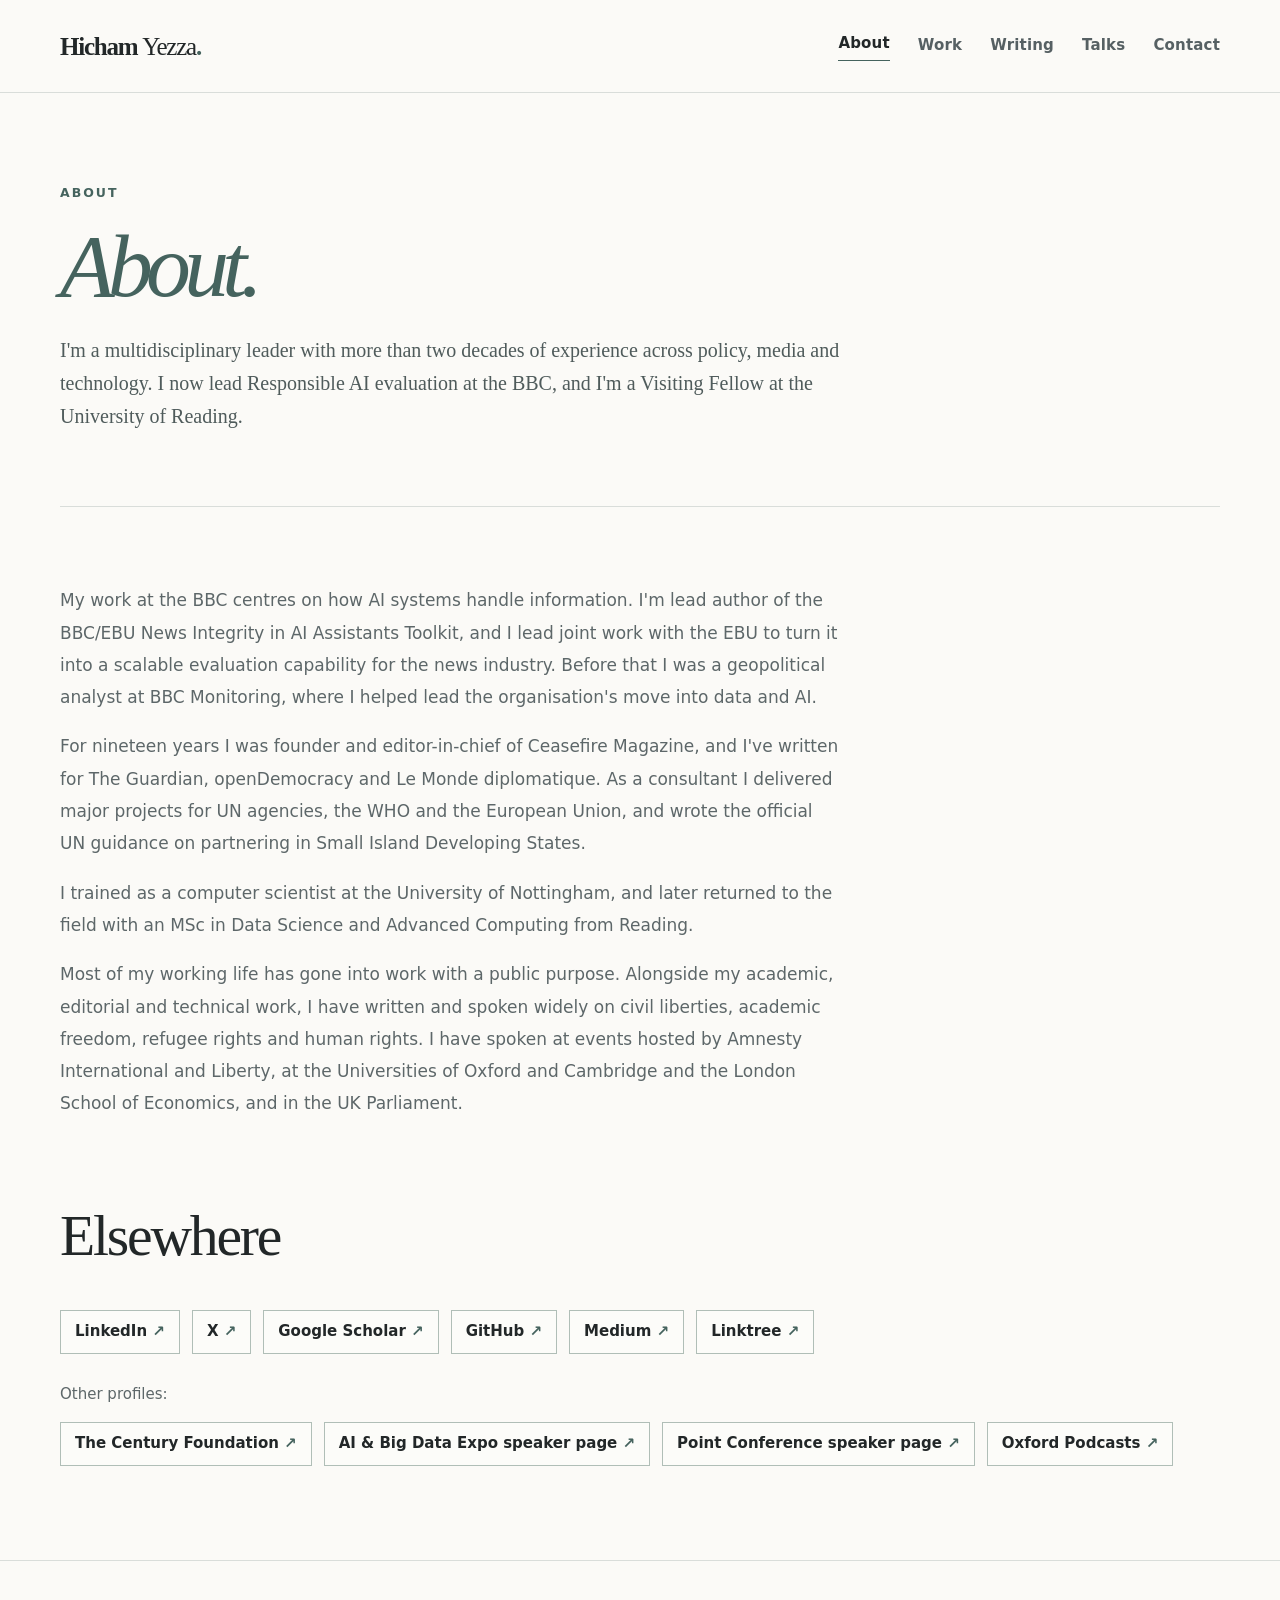
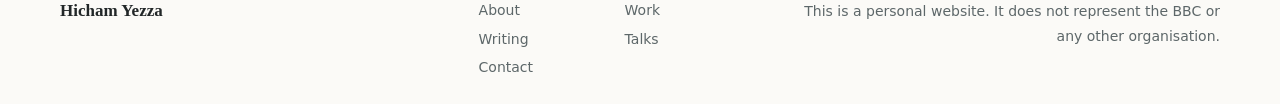
==== commit d06b1eff: "Update site" ====
--- a/about/index.html
+++ b/about/index.html
@@ -29,13 +29,12 @@
 <h1><em>About.</em></h1>
 <p class="lede">I'm a multidisciplinary leader with more than two decades of experience across policy, media and technology. I now lead Responsible AI evaluation at the BBC, and I'm a Visiting Fellow at the University of Reading.</p></section>
 
-<section class="section frame compact-top"><div class="about-grid"><div>
+<section class="section frame compact-top"><div class="about-grid solo"><div>
 <p>My work at the BBC centres on how AI systems handle information. I'm lead author of the BBC/EBU News Integrity in AI Assistants Toolkit, and I lead joint work with the EBU to turn it into a scalable evaluation capability for the news industry. Before that I was a geopolitical analyst at BBC Monitoring, where I helped lead the organisation's move into data and AI.</p>
 <p>For nineteen years I was founder and editor-in-chief of Ceasefire Magazine, and I've written for The Guardian, openDemocracy and Le Monde diplomatique. As a consultant I delivered major projects for UN agencies, the WHO and the European Union, and wrote the official UN guidance on partnering in Small Island Developing States.</p>
 <p>I trained as a computer scientist at the University of Nottingham, and later returned to the field with an MSc in Data Science and Advanced Computing from Reading.</p>
 <p>Most of my working life has gone into work with a public purpose. Alongside my academic, editorial and technical work, I have written and spoken widely on civil liberties, academic freedom, refugee rights and human rights. I have spoken at events hosted by Amnesty International and Liberty, at the Universities of Oxford and Cambridge and the London School of Economics, and in the UK Parliament.</p>
-</div>
-<aside class="side-facts"><img class="portrait" src="/assets/img/hicham-yezza-portrait.jpg" width="900" height="1200" alt="Hicham Yezza" loading="lazy"><h3>Languages</h3><p>English · French · Arabic</p></aside></div>
+</div></div>
 
 <div class="section-top low" id="links"><h2>Elsewhere</h2></div>
 <div class="social-links"><a href="https://www.linkedin.com/in/hicham-yezza/" target="_blank" rel="noopener">LinkedIn<span aria-hidden="true"> ↗</span></a> <a href="https://x.com/HichamYezza" target="_blank" rel="noopener">X<span aria-hidden="true"> ↗</span></a> <a href="https://scholar.google.com/citations?user=hzJywJUAAAAJ" target="_blank" rel="noopener">Google Scholar<span aria-hidden="true"> ↗</span></a> <a href="https://github.com/Hicham-Yezza" target="_blank" rel="noopener">GitHub<span aria-hidden="true"> ↗</span></a> <a href="https://medium.com/@hicham.yezza" target="_blank" rel="noopener">Medium<span aria-hidden="true"> ↗</span></a> <a href="https://linktr.ee/hichamyezza" target="_blank" rel="noopener">Linktree<span aria-hidden="true"> ↗</span></a></div>
--- a/assets/site.css
+++ b/assets/site.css
@@ -45,3 +45,4 @@
 .contact-item a{text-decoration:none;border-bottom:1px solid #93a7a0}
 .page-hero h1.overline{font:750 12.5px/1.7 var(--sans);letter-spacing:.16em;max-width:none;margin:0 0 20px}
 .about-grid p+h2{margin-top:52px}
+.about-grid.solo{grid-template-columns:minmax(0,780px)}
